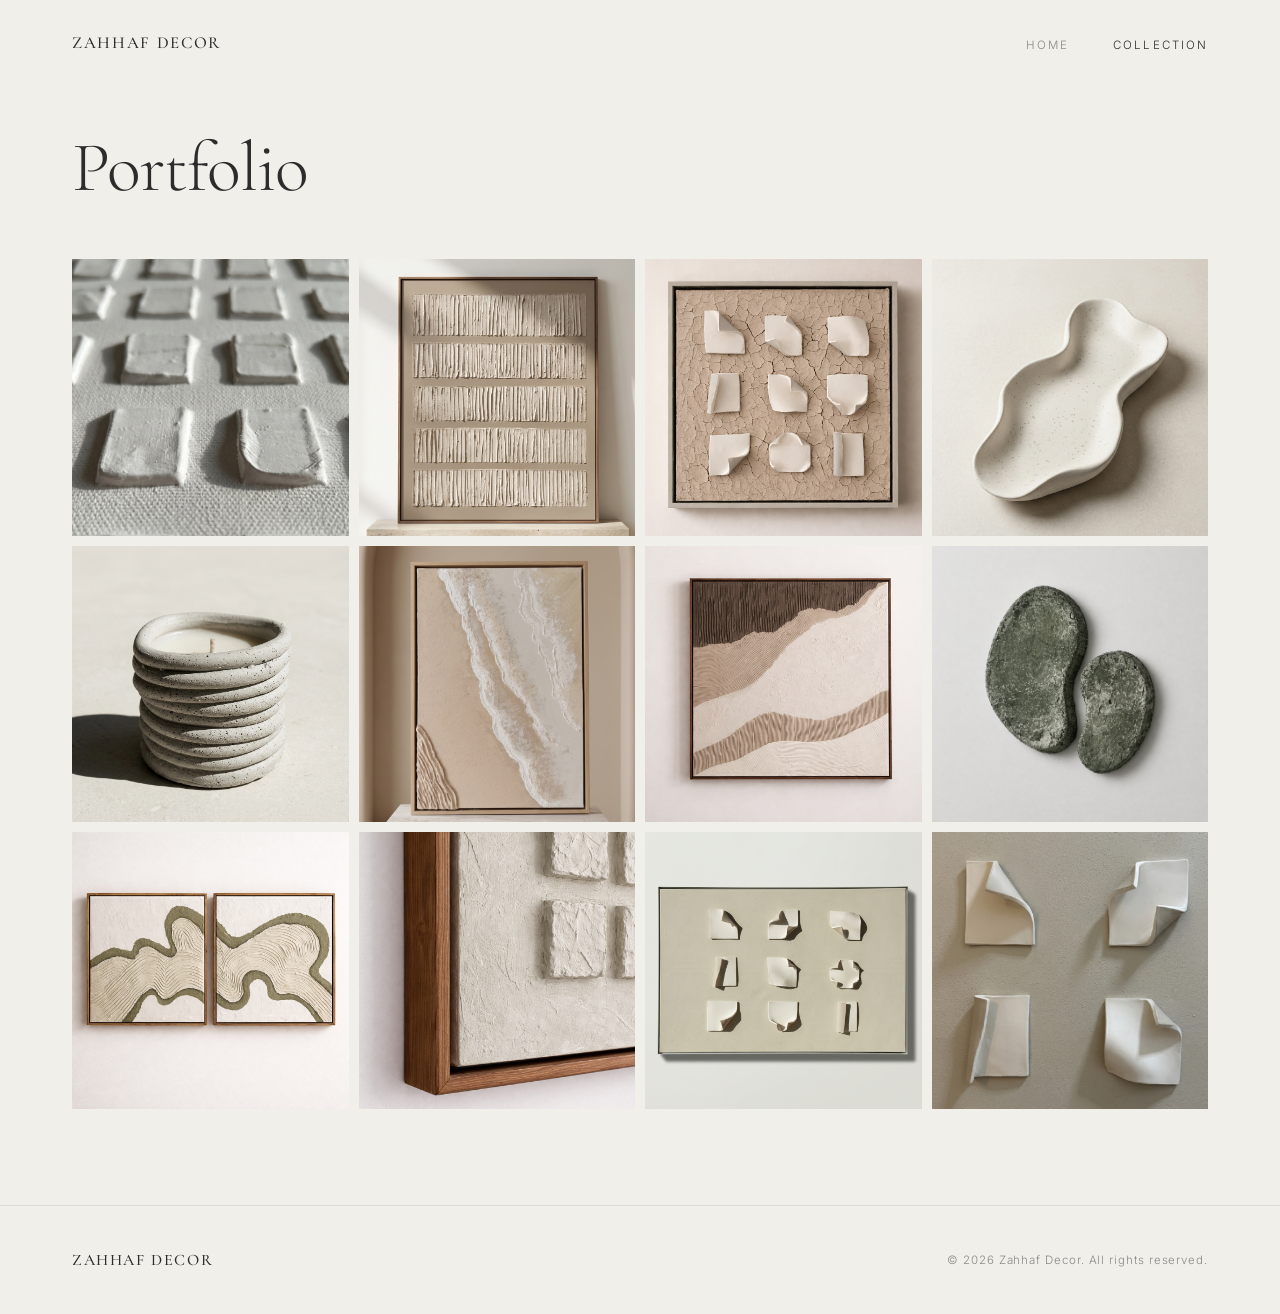
==== collection.html @ eff2ac40 "Initial commit" ====
<!DOCTYPE html>
<html lang="en">
<head>
  <meta charset="UTF-8">
  <meta name="viewport" content="width=device-width, initial-scale=1.0">
  <title>Collection — Zahhaf Decor</title>
  <link rel="stylesheet" href="style.css">
</head>
<body>

  <!-- Navigation -->
  <nav class="nav">
    <a href="index.html" class="nav-brand">Zahhaf Decor</a>
    <ul class="nav-links">
      <li><a href="index.html">Home</a></li>
      <li><a href="collection.html" class="active">Collection</a></li>
    </ul>
  </nav>

  <!-- Page Header -->
  <header class="collection-header">
    <h1 class="collection-title">Portfolio</h1>
  </header>

  <!-- Gallery -->
  <main class="gallery">
    <div class="gallery-item"><img src="images/02.png" alt=""></div>
    <div class="gallery-item"><img src="images/03.png" alt=""></div>
    <div class="gallery-item"><img src="images/04.png" alt=""></div>
    <div class="gallery-item"><img src="images/05.png" alt=""></div>
    <div class="gallery-item"><img src="images/06.png" alt=""></div>
    <div class="gallery-item"><img src="images/07.png" alt=""></div>
    <div class="gallery-item"><img src="images/08.png" alt=""></div>
    <div class="gallery-item"><img src="images/09.png" alt=""></div>
    <div class="gallery-item"><img src="images/10.png" alt=""></div>
    <div class="gallery-item"><img src="images/11.png" alt=""></div>
    <div class="gallery-item"><img src="images/12.png" alt=""></div>
    <div class="gallery-item"><img src="images/13.png" alt=""></div>
  </main>

  <!-- Footer -->
  <footer class="footer">
    <span class="footer-brand">Zahhaf Decor</span>
    <span class="footer-copy">&copy; 2026 Zahhaf Decor. All rights reserved.</span>
  </footer>

</body>
</html>
---- style.css ----
/* ============================================================
   Zahhaf Decor — Shared Stylesheet
   Aesthetic: Minimalist / Editorial / Luxury
   ============================================================ */

@import url('https://fonts.googleapis.com/css2?family=Cormorant+Garamond:ital,wght@0,300;0,400;0,500;0,600;1,300;1,400;1,500&family=Inter:wght@300;400;500&display=swap');

/* ── Variables ─────────────────────────────────────────────── */
:root {
  --bg:          #F0EFEA;
  --text:        #2C2C2C;
  --text-muted:  rgba(44, 44, 44, 0.52);
  --border:      rgba(44, 44, 44, 0.1);
  --font-serif:  'Cormorant Garamond', Georgia, serif;
  --font-sans:   'Inter', Helvetica Neue, sans-serif;
  --pad-x:       72px;
}

/* ── Reset ──────────────────────────────────────────────────── */
*, *::before, *::after { box-sizing: border-box; margin: 0; padding: 0; }
html { font-size: 16px; scroll-behavior: smooth; }
body {
  background: var(--bg);
  color: var(--text);
  font-family: var(--font-sans);
  font-weight: 300;
  -webkit-font-smoothing: antialiased;
}
a { color: inherit; text-decoration: none; }
img { display: block; max-width: 100%; }

/* ── Navigation ─────────────────────────────────────────────── */
.nav {
  display: flex;
  align-items: center;
  justify-content: space-between;
  padding: 32px var(--pad-x);
}

.nav-brand {
  font-family: var(--font-serif);
  font-size: 1.05rem;
  font-weight: 500;
  letter-spacing: 0.1em;
  text-transform: uppercase;
}

.nav-links {
  display: flex;
  gap: 44px;
  list-style: none;
}

.nav-links a {
  font-size: 0.72rem;
  letter-spacing: 0.18em;
  text-transform: uppercase;
  color: var(--text-muted);
  transition: color 0.2s;
}

.nav-links a:hover,
.nav-links a.active { color: var(--text); }

/* ── Button ─────────────────────────────────────────────────── */
.btn {
  display: inline-block;
  background: var(--text);
  color: var(--bg);
  font-family: var(--font-sans);
  font-size: 0.72rem;
  font-weight: 400;
  letter-spacing: 0.18em;
  text-transform: uppercase;
  padding: 17px 40px;
  border-radius: 50px;
  transition: opacity 0.25s;
  width: fit-content;
}
.btn:hover { opacity: 0.72; }

/* ── Footer ─────────────────────────────────────────────────── */
.footer {
  padding: 44px var(--pad-x);
  border-top: 1px solid var(--border);
  display: flex;
  align-items: center;
  justify-content: space-between;
}

.footer-brand {
  font-family: var(--font-serif);
  font-size: 1rem;
  font-weight: 500;
  letter-spacing: 0.1em;
  text-transform: uppercase;
}

.footer-copy {
  font-size: 0.72rem;
  color: var(--text-muted);
  letter-spacing: 0.08em;
}

/* ============================================================
   LANDING PAGE
   ============================================================ */

/* ── Hero ───────────────────────────────────────────────────── */
.hero {
  display: grid;
  grid-template-columns: 1fr 1fr;
  min-height: calc(100vh - 100px);
  padding: 0 120px 96px;
  column-gap: 24px;
  align-items: center;
}

/* Left: text */
.hero-content {
  display: flex;
  flex-direction: column;
  gap: 36px;
  padding-top: 24px;
}

.hero-heading {
  font-family: var(--font-serif);
  font-size: clamp(4.5rem, 8vw, 8.5rem);
  font-weight: 300;
  line-height: 0.97;
  letter-spacing: -0.025em;
  color: var(--text);
}

.hero-subtitle {
  font-size: 0.875rem;
  line-height: 1.85;
  color: var(--text-muted);
  max-width: 300px;
}

/* Right: image collage */
.hero-collage {
  display: grid;
  grid-template-columns: 1fr 1.15fr;
  grid-template-rows: 330px 210px;
  gap: 12px;
  overflow: hidden;
  align-self: center;
}

.collage-img {
  object-fit: cover;
  width: 100%;
  height: 100%;
  display: block;
}

/* Top image spans full width of collage */
.collage-img--top {
  grid-column: 1 / -1;
  grid-row: 1;
}

/* Bottom-left */
.collage-img--bottom-left {
  grid-column: 1;
  grid-row: 2;
}

/* Bottom-right */
.collage-img--bottom-right {
  grid-column: 2;
  grid-row: 2;
}

/* ── Instagram Strip ────────────────────────────────────────── */
.instagram {
  padding: 80px var(--pad-x);
  border-top: 1px solid var(--border);
}

.instagram-label {
  font-size: 0.72rem;
  letter-spacing: 0.22em;
  text-transform: uppercase;
  color: var(--text-muted);
  margin-bottom: 36px;
  text-align: center;
}

.instagram-grid {
  display: grid;
  grid-template-columns: repeat(5, 1fr);
  gap: 8px;
}

.instagram-grid img {
  width: 100%;
  aspect-ratio: 1 / 1;
  object-fit: cover;
  transition: opacity 0.3s;
}

.instagram-grid img:hover { opacity: 0.85; }

/* ============================================================
   COLLECTION PAGE
   ============================================================ */

/* ── Collection Header ──────────────────────────────────────── */
.collection-header {
  padding: 48px var(--pad-x) 56px;
}

.collection-title {
  font-family: var(--font-serif);
  font-size: clamp(3rem, 5.5vw, 5.5rem);
  font-weight: 300;
  letter-spacing: -0.015em;
  line-height: 1;
}

/* ── Gallery Grid ───────────────────────────────────────────── */
.gallery {
  padding: 0 var(--pad-x) 96px;
  display: grid;
  grid-template-columns: repeat(4, 1fr);
  gap: 10px;
}

.gallery-item {
  aspect-ratio: 1 / 1;
  overflow: hidden;
  background: rgba(44, 44, 44, 0.04);
}

.gallery-item img {
  width: 100%;
  height: 100%;
  object-fit: cover;
  transition: transform 0.5s cubic-bezier(0.25, 0.46, 0.45, 0.94),
              opacity 0.3s;
}

.gallery-item img:hover {
  transform: scale(1.04);
  opacity: 0.92;
}
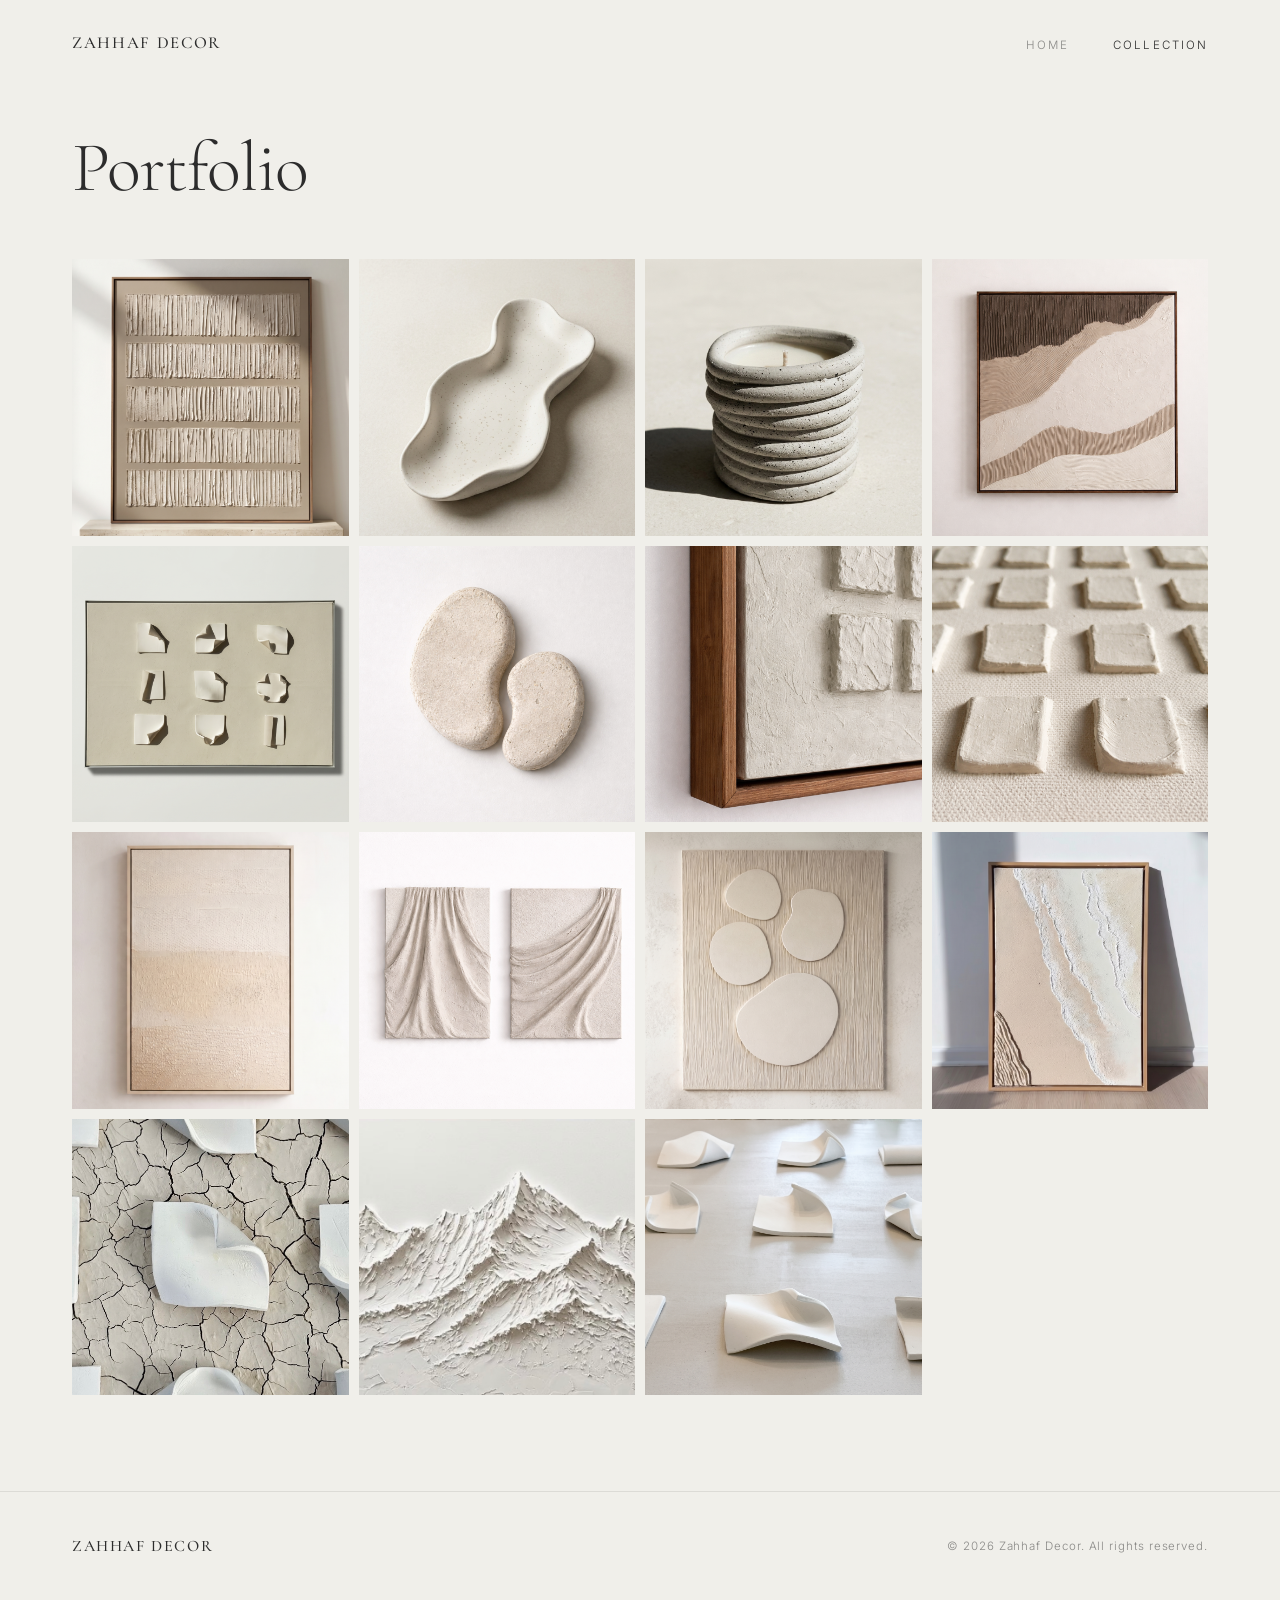
==== commit 6830e126: "Update" ====
--- a/collection.html
+++ b/collection.html
@@ -24,18 +24,21 @@
 
   <!-- Gallery -->
   <main class="gallery">
-    <div class="gallery-item"><img src="images/02.png" alt=""></div>
     <div class="gallery-item"><img src="images/03.png" alt=""></div>
-    <div class="gallery-item"><img src="images/04.png" alt=""></div>
     <div class="gallery-item"><img src="images/05.png" alt=""></div>
     <div class="gallery-item"><img src="images/06.png" alt=""></div>
-    <div class="gallery-item"><img src="images/07.png" alt=""></div>
     <div class="gallery-item"><img src="images/08.png" alt=""></div>
-    <div class="gallery-item"><img src="images/09.png" alt=""></div>
-    <div class="gallery-item"><img src="images/10.png" alt=""></div>
-    <div class="gallery-item"><img src="images/11.png" alt=""></div>
     <div class="gallery-item"><img src="images/12.png" alt=""></div>
-    <div class="gallery-item"><img src="images/13.png" alt=""></div>
+    <div class="gallery-item"><img src="images/14.png" alt=""></div>
+    <div class="gallery-item"><img src="images/15.png" alt=""></div>
+    <div class="gallery-item"><img src="images/16.png" alt=""></div>
+    <div class="gallery-item"><img src="images/17.png" alt=""></div>
+    <div class="gallery-item"><img src="images/19.png" alt=""></div>
+    <div class="gallery-item"><img src="images/20.png" alt=""></div>
+    <div class="gallery-item"><img src="images/21.png" alt=""></div>
+    <div class="gallery-item"><img src="images/22.jpeg" alt=""></div>
+    <div class="gallery-item"><img src="images/23.jpeg" alt=""></div>
+    <div class="gallery-item"><img src="images/25.png" alt=""></div>
   </main>
 
   <!-- Footer -->
--- a/style.css
+++ b/style.css
@@ -143,9 +143,9 @@
 /* Right: image collage */
 .hero-collage {
   display: grid;
-  grid-template-columns: 1fr 1.15fr;
-  grid-template-rows: 330px 210px;
-  gap: 12px;
+  grid-template-columns: 1fr 1fr;
+  grid-template-rows: auto auto;
+  gap: 10px;
   overflow: hidden;
   align-self: center;
 }
@@ -161,18 +161,31 @@
 .collage-img--top {
   grid-column: 1 / -1;
   grid-row: 1;
-}
-
-/* Bottom-left */
+  aspect-ratio: 1.4 / 1;
+}
+
+/* Bottom-left — zoomed-in crop */
 .collage-img--bottom-left {
   grid-column: 1;
   grid-row: 2;
-}
-
-/* Bottom-right */
-.collage-img--bottom-right {
+  aspect-ratio: 1 / 1;
+  object-position: center 30%;
+}
+
+/* Bottom-right — zoomed-in crop */
+.collage-cell--bottom-right {
   grid-column: 2;
   grid-row: 2;
+  aspect-ratio: 1 / 1;
+  overflow: hidden;
+}
+
+.collage-cell--bottom-right img {
+  width: 100%;
+  height: 100%;
+  object-fit: cover;
+  transform: scale(3.2);
+  transform-origin: 28% 25%;
 }
 
 /* ── Instagram Strip ────────────────────────────────────────── */
@@ -248,3 +261,67 @@
   transform: scale(1.04);
   opacity: 0.92;
 }
+
+/* ============================================================
+   MOBILE — max-width: 768px
+   ============================================================ */
+@media (max-width: 768px) {
+  :root {
+    --pad-x: 20px;
+  }
+
+  /* ── Nav ── */
+  .nav {
+    padding: 20px var(--pad-x);
+    gap: 16px;
+  }
+  .nav-links {
+    gap: 20px;
+  }
+
+  /* ── Hero: single column, collage stacks below text ── */
+  .hero {
+    grid-template-columns: 1fr;
+    padding: 0 var(--pad-x) 64px;
+    min-height: auto;
+    row-gap: 40px;
+  }
+  .hero-collage {
+    grid-template-rows: auto auto;
+  }
+  .hero-subtitle {
+    max-width: none;
+  }
+  .btn {
+    display: block;
+    text-align: center;
+  }
+
+  /* ── Instagram: 3 columns ── */
+  .instagram {
+    padding: 60px var(--pad-x);
+  }
+  .instagram-grid {
+    grid-template-columns: repeat(3, 1fr);
+  }
+
+  /* ── Collection header ── */
+  .collection-header {
+    padding: 32px var(--pad-x) 32px;
+  }
+
+  /* ── Gallery: 2 columns ── */
+  .gallery {
+    grid-template-columns: repeat(2, 1fr);
+    padding: 0 var(--pad-x) 64px;
+    gap: 8px;
+  }
+
+  /* ── Footer: stack vertically ── */
+  .footer {
+    padding: 32px var(--pad-x);
+    flex-direction: column;
+    align-items: flex-start;
+    gap: 12px;
+  }
+}
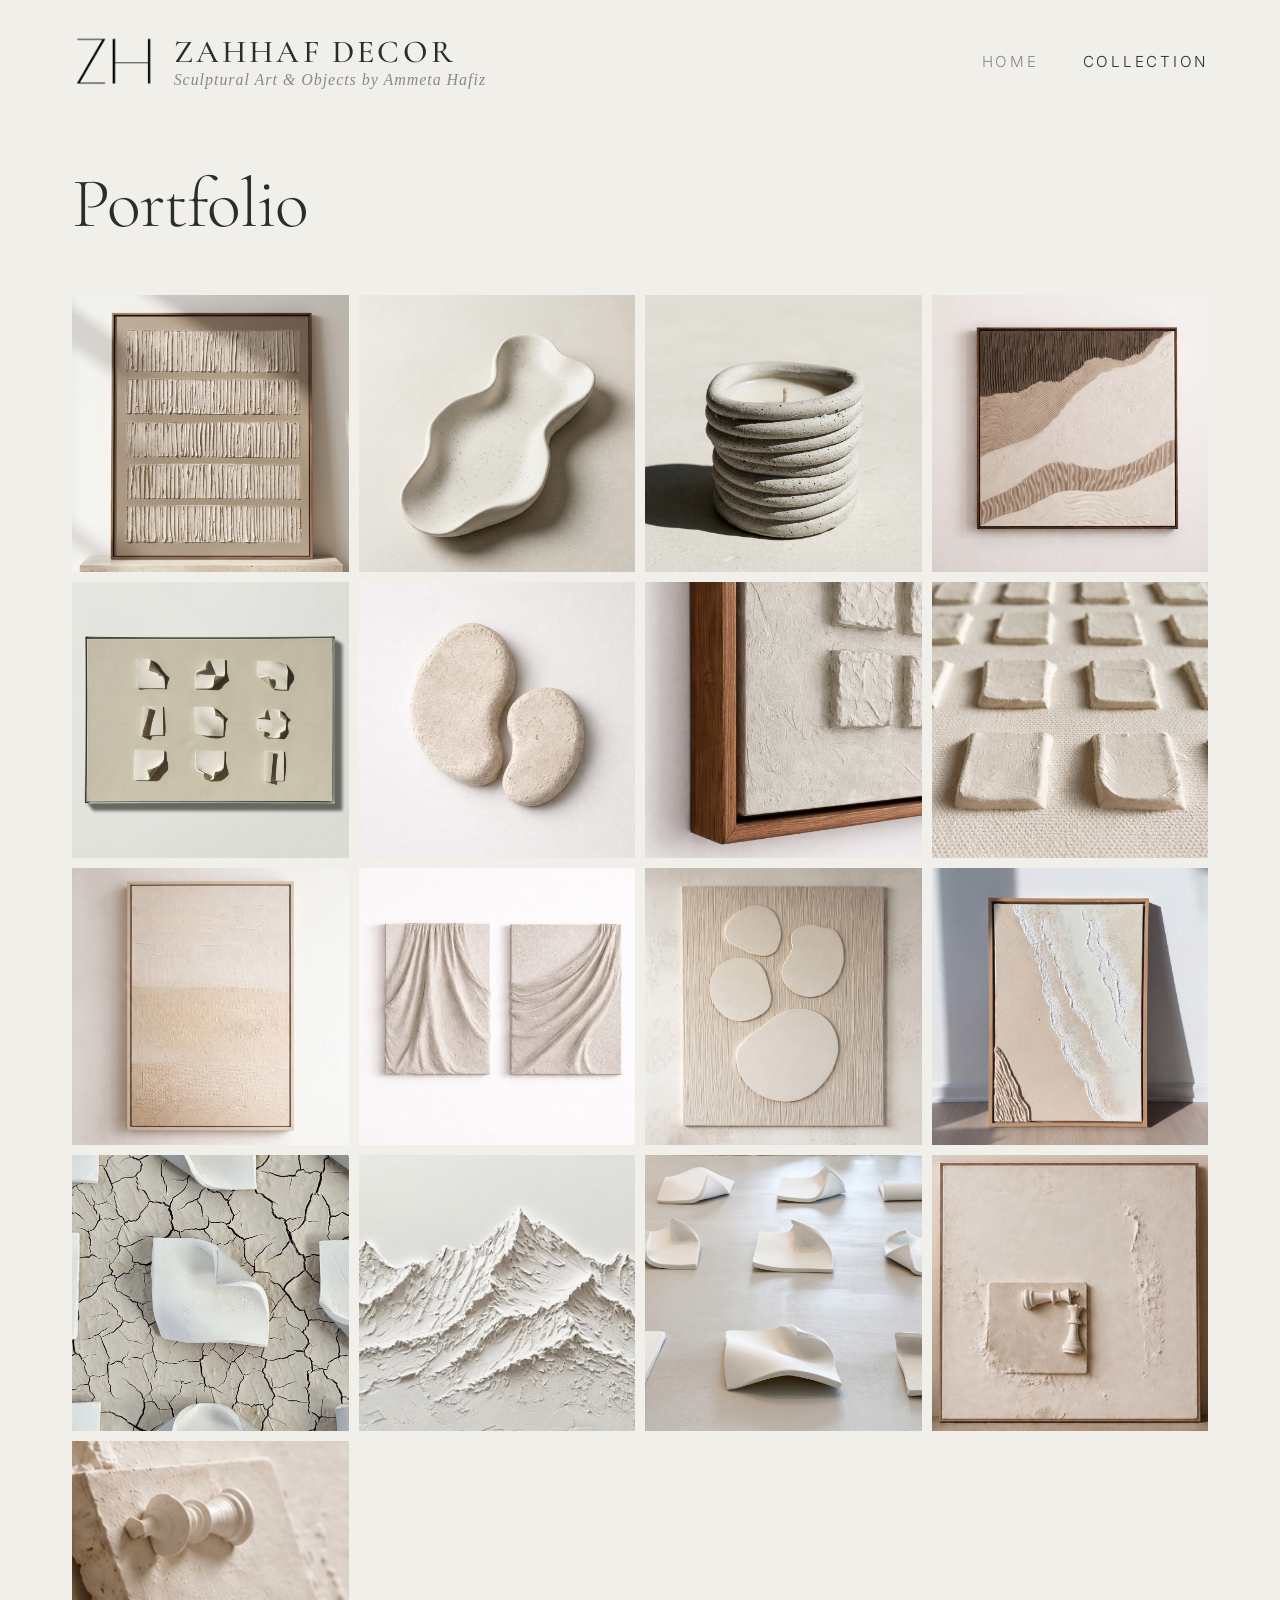
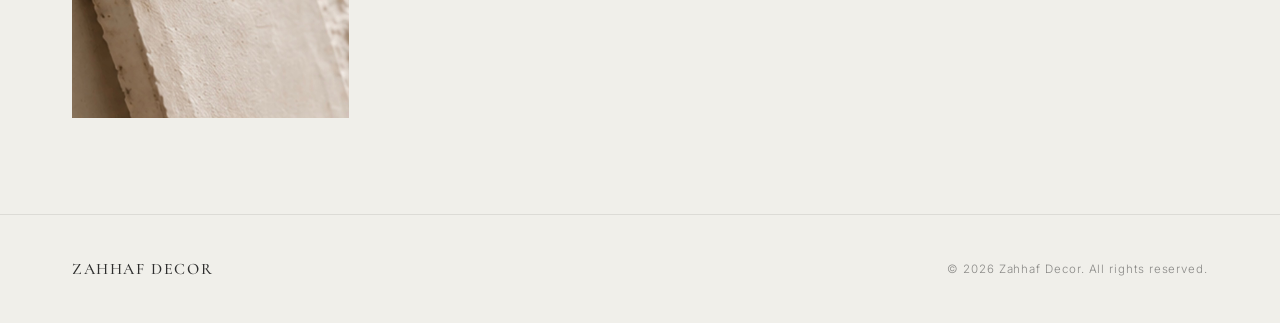
==== commit 419bf4d4: "New images" ====
--- a/collection.html
+++ b/collection.html
@@ -10,7 +10,7 @@
 
   <!-- Navigation -->
   <nav class="nav">
-    <a href="index.html" class="nav-brand">Zahhaf Decor</a>
+    <a href="index.html" class="nav-brand"><img src="images/logo.png" alt="Zahhaf Decor logo" class="nav-logo"><span class="nav-brand-text">Zahhaf Decor<span class="nav-byline">Sculptural Art & Objects by Ammeta Hafiz</span></span></a>
     <ul class="nav-links">
       <li><a href="index.html">Home</a></li>
       <li><a href="collection.html" class="active">Collection</a></li>
@@ -39,6 +39,8 @@
     <div class="gallery-item"><img src="images/22.jpeg" alt=""></div>
     <div class="gallery-item"><img src="images/23.jpeg" alt=""></div>
     <div class="gallery-item"><img src="images/25.png" alt=""></div>
+    <div class="gallery-item"><img src="images/26.jpeg" alt=""></div>
+    <div class="gallery-item"><img src="images/27.jpeg" alt=""></div>
   </main>
 
   <!-- Footer -->
--- a/style.css
+++ b/style.css
@@ -39,10 +39,33 @@
 
 .nav-brand {
   font-family: var(--font-serif);
-  font-size: 1.05rem;
+  font-size: 2rem;
   font-weight: 500;
   letter-spacing: 0.1em;
   text-transform: uppercase;
+  display: flex;
+  align-items: center;
+  gap: 18px;
+}
+
+.nav-logo {
+  height: 52px;
+  width: auto;
+}
+
+.nav-brand-text {
+  display: flex;
+  flex-direction: column;
+}
+
+.nav-byline {
+  font-family: var(--font-serif);
+  font-size: 1rem;
+  font-weight: 300;
+  font-style: italic;
+  letter-spacing: 0.06em;
+  text-transform: none;
+  color: var(--text-muted);
 }
 
 .nav-links {
@@ -52,7 +75,7 @@
 }
 
 .nav-links a {
-  font-size: 0.72rem;
+  font-size: 0.95rem;
   letter-spacing: 0.18em;
   text-transform: uppercase;
   color: var(--text-muted);
@@ -120,8 +143,8 @@
 .hero-content {
   display: flex;
   flex-direction: column;
-  gap: 36px;
-  padding-top: 24px;
+  gap: 28px;
+  padding-top: 0;
 }
 
 .hero-heading {
@@ -134,10 +157,10 @@
 }
 
 .hero-subtitle {
-  font-size: 0.875rem;
+  font-size: 1.1rem;
   line-height: 1.85;
   color: var(--text-muted);
-  max-width: 300px;
+  max-width: 420px;
 }
 
 /* Right: image collage */
@@ -184,8 +207,6 @@
   width: 100%;
   height: 100%;
   object-fit: cover;
-  transform: scale(3.2);
-  transform-origin: 28% 25%;
 }
 
 /* ── Instagram Strip ────────────────────────────────────────── */
@@ -195,6 +216,7 @@
 }
 
 .instagram-label {
+  display: block;
   font-size: 0.72rem;
   letter-spacing: 0.22em;
   text-transform: uppercase;
@@ -275,17 +297,30 @@
     padding: 20px var(--pad-x);
     gap: 16px;
   }
+  .nav-brand {
+    font-size: 1.4rem;
+    gap: 10px;
+  }
+  .nav-logo {
+    height: 36px;
+  }
+  .nav-byline {
+    font-size: 0.75rem;
+  }
   .nav-links {
-    gap: 20px;
+    display: none;
   }
 
   /* ── Hero: single column, collage stacks below text ── */
   .hero {
     grid-template-columns: 1fr;
-    padding: 0 var(--pad-x) 64px;
+    padding: 40px var(--pad-x) 64px;
     min-height: auto;
     row-gap: 40px;
   }
+  .hero-heading {
+    font-size: clamp(3rem, 12vw, 4.5rem);
+  }
   .hero-collage {
     grid-template-rows: auto auto;
   }
@@ -293,7 +328,7 @@
     max-width: none;
   }
   .btn {
-    display: block;
+    display: inline-block;
     text-align: center;
   }
 
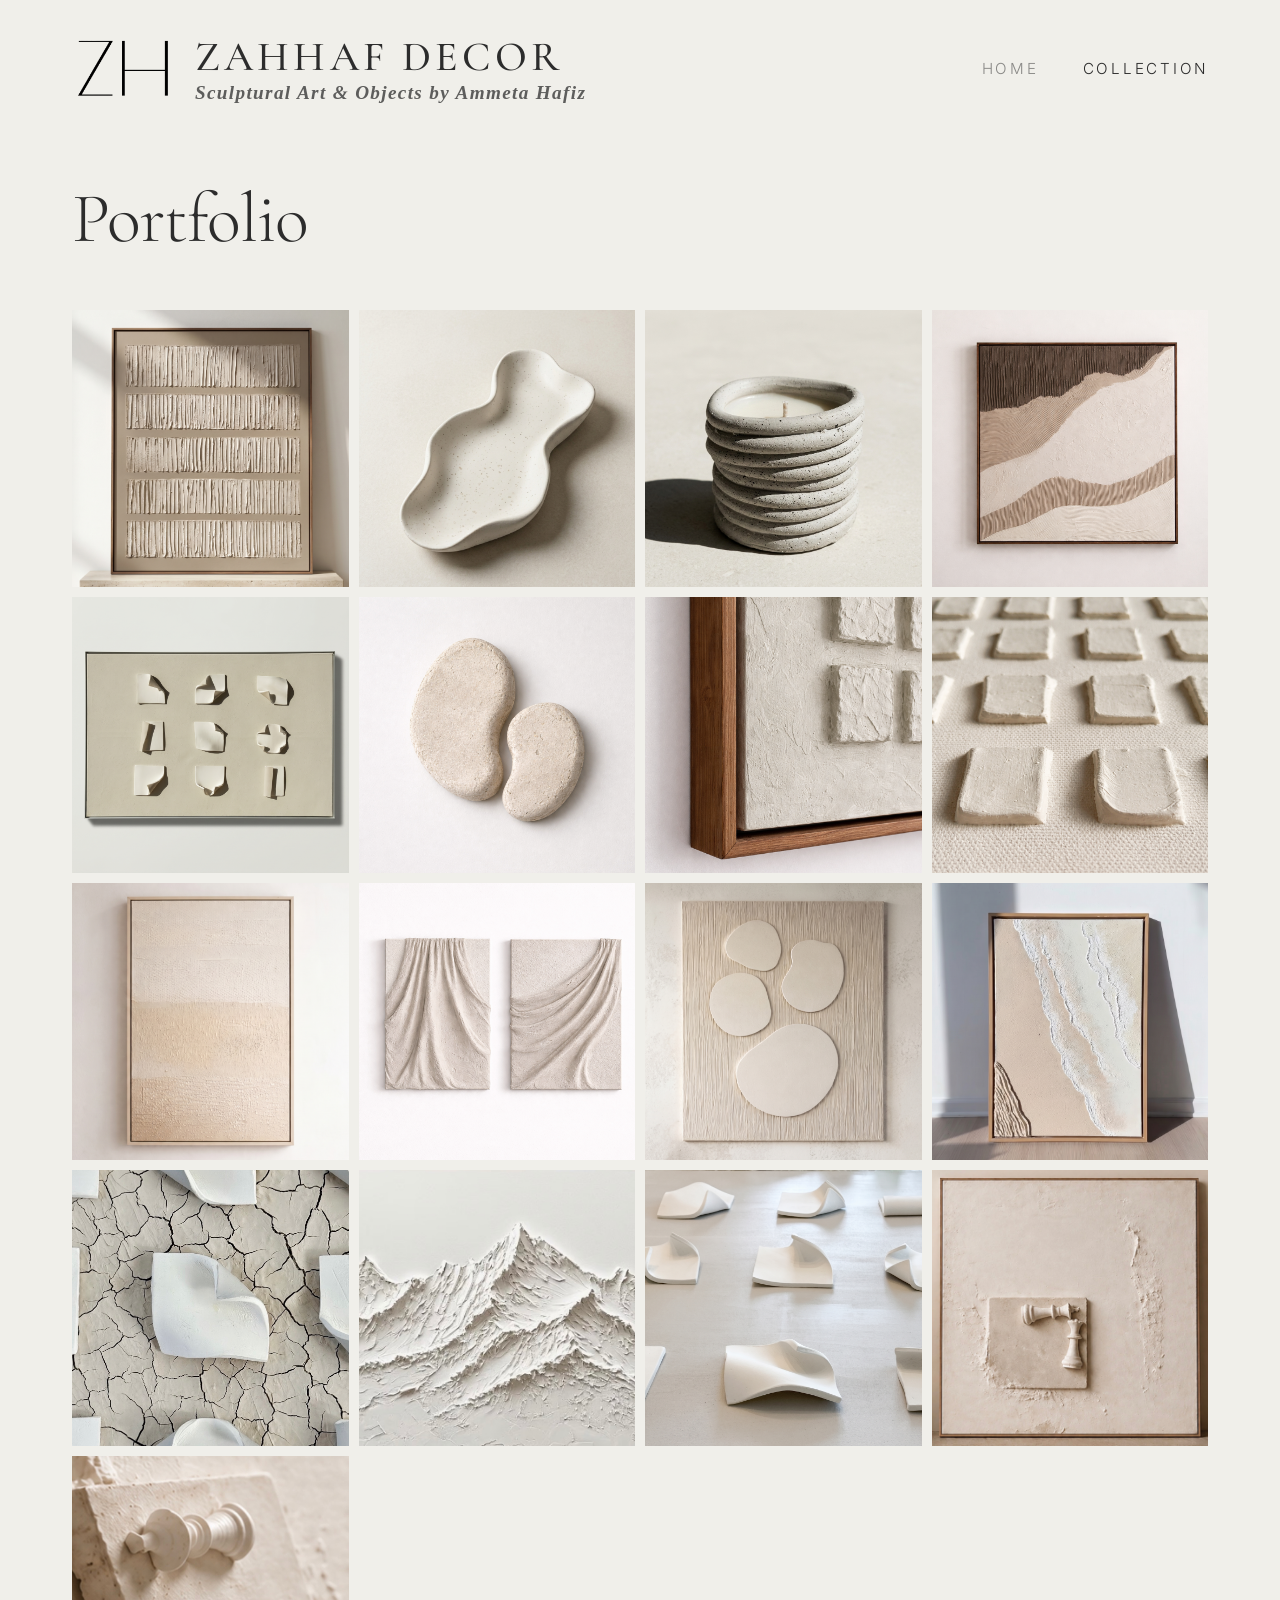
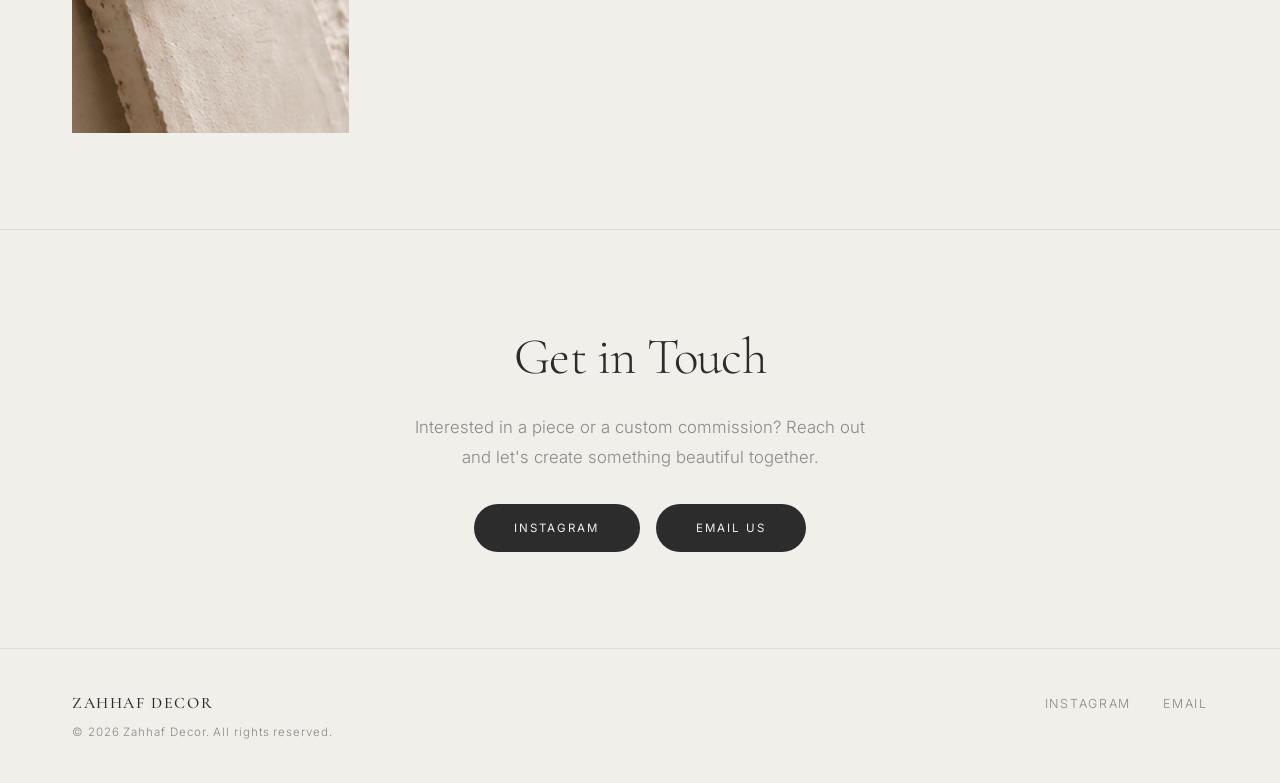
==== commit 47aeed06: "Make branding more prominent and add contact sections Increase nav brand name, byline, and logo size" ====
--- a/collection.html
+++ b/collection.html
@@ -43,9 +43,25 @@
     <div class="gallery-item"><img src="images/27.jpeg" alt=""></div>
   </main>
 
+  <!-- Contact -->
+  <section class="contact">
+    <h2 class="contact-heading">Get in Touch</h2>
+    <p class="contact-text">Interested in a piece or a custom commission? Reach out and let's create something beautiful together.</p>
+    <div class="contact-links">
+      <a href="https://instagram.com/zahhaf.decor" target="_blank" rel="noopener" class="btn">Instagram</a>
+      <a href="mailto:zahhaf.shop@gmail.com" class="btn">Email Us</a>
+    </div>
+  </section>
+
   <!-- Footer -->
   <footer class="footer">
-    <span class="footer-brand">Zahhaf Decor</span>
+    <div class="footer-top">
+      <span class="footer-brand">Zahhaf Decor</span>
+      <div class="footer-contact">
+        <a href="https://instagram.com/zahhaf.decor" target="_blank" rel="noopener">Instagram</a>
+        <a href="mailto:zahhaf.shop@gmail.com">Email</a>
+      </div>
+    </div>
     <span class="footer-copy">&copy; 2026 Zahhaf Decor. All rights reserved.</span>
   </footer>
 
--- a/style.css
+++ b/style.css
@@ -39,17 +39,17 @@
 
 .nav-brand {
   font-family: var(--font-serif);
-  font-size: 2rem;
+  font-size: 2.6rem;
   font-weight: 500;
   letter-spacing: 0.1em;
   text-transform: uppercase;
   display: flex;
   align-items: center;
-  gap: 18px;
+  gap: 20px;
 }
 
 .nav-logo {
-  height: 52px;
+  height: 64px;
   width: auto;
 }
 
@@ -60,14 +60,13 @@
 
 .nav-byline {
   font-family: var(--font-serif);
-  font-size: 1rem;
-  font-weight: 300;
+  font-size: 1.2rem;
+  font-weight: 600;
   font-style: italic;
-  letter-spacing: 0.06em;
+  letter-spacing: 0.07em;
   text-transform: none;
-  color: var(--text-muted);
-}
-
+  color: rgba(44, 44, 44, 0.75);
+}
 .nav-links {
   display: flex;
   gap: 44px;
@@ -107,6 +106,12 @@
   padding: 44px var(--pad-x);
   border-top: 1px solid var(--border);
   display: flex;
+  flex-direction: column;
+  gap: 12px;
+}
+
+.footer-top {
+  display: flex;
   align-items: center;
   justify-content: space-between;
 }
@@ -119,10 +124,58 @@
   text-transform: uppercase;
 }
 
+.footer-contact {
+  display: flex;
+  gap: 32px;
+}
+
+.footer-contact a {
+  font-size: 0.78rem;
+  letter-spacing: 0.14em;
+  text-transform: uppercase;
+  color: var(--text-muted);
+  transition: color 0.2s;
+}
+
+.footer-contact a:hover {
+  color: var(--text);
+}
+
 .footer-copy {
   font-size: 0.72rem;
   color: var(--text-muted);
   letter-spacing: 0.08em;
+}
+
+/* ── Contact Section ───────────────────────────────────────── */
+.contact {
+  padding: 96px var(--pad-x);
+  border-top: 1px solid var(--border);
+  text-align: center;
+  display: flex;
+  flex-direction: column;
+  align-items: center;
+  gap: 24px;
+}
+
+.contact-heading {
+  font-family: var(--font-serif);
+  font-size: clamp(2.2rem, 4vw, 3.5rem);
+  font-weight: 300;
+  letter-spacing: -0.015em;
+}
+
+.contact-text {
+  font-size: 1.05rem;
+  line-height: 1.8;
+  color: var(--text-muted);
+  max-width: 480px;
+}
+
+.contact-links {
+  display: flex;
+  gap: 16px;
+  margin-top: 8px;
 }
 
 /* ============================================================
@@ -298,14 +351,14 @@
     gap: 16px;
   }
   .nav-brand {
-    font-size: 1.4rem;
-    gap: 10px;
+    font-size: 1.8rem;
+    gap: 12px;
   }
   .nav-logo {
-    height: 36px;
+    height: 44px;
   }
   .nav-byline {
-    font-size: 0.75rem;
+    font-size: 0.9rem;
   }
   .nav-links {
     display: none;
@@ -352,11 +405,30 @@
     gap: 8px;
   }
 
+  /* ── Contact ── */
+  .contact {
+    padding: 64px var(--pad-x);
+  }
+  .contact-links {
+    flex-direction: column;
+    width: 100%;
+  }
+  .contact-links .btn {
+    text-align: center;
+  }
+
   /* ── Footer: stack vertically ── */
   .footer {
     padding: 32px var(--pad-x);
+    align-items: flex-start;
+    gap: 16px;
+  }
+  .footer-top {
     flex-direction: column;
     align-items: flex-start;
-    gap: 12px;
-  }
-}
+    gap: 16px;
+  }
+  .footer-contact {
+    gap: 20px;
+  }
+}
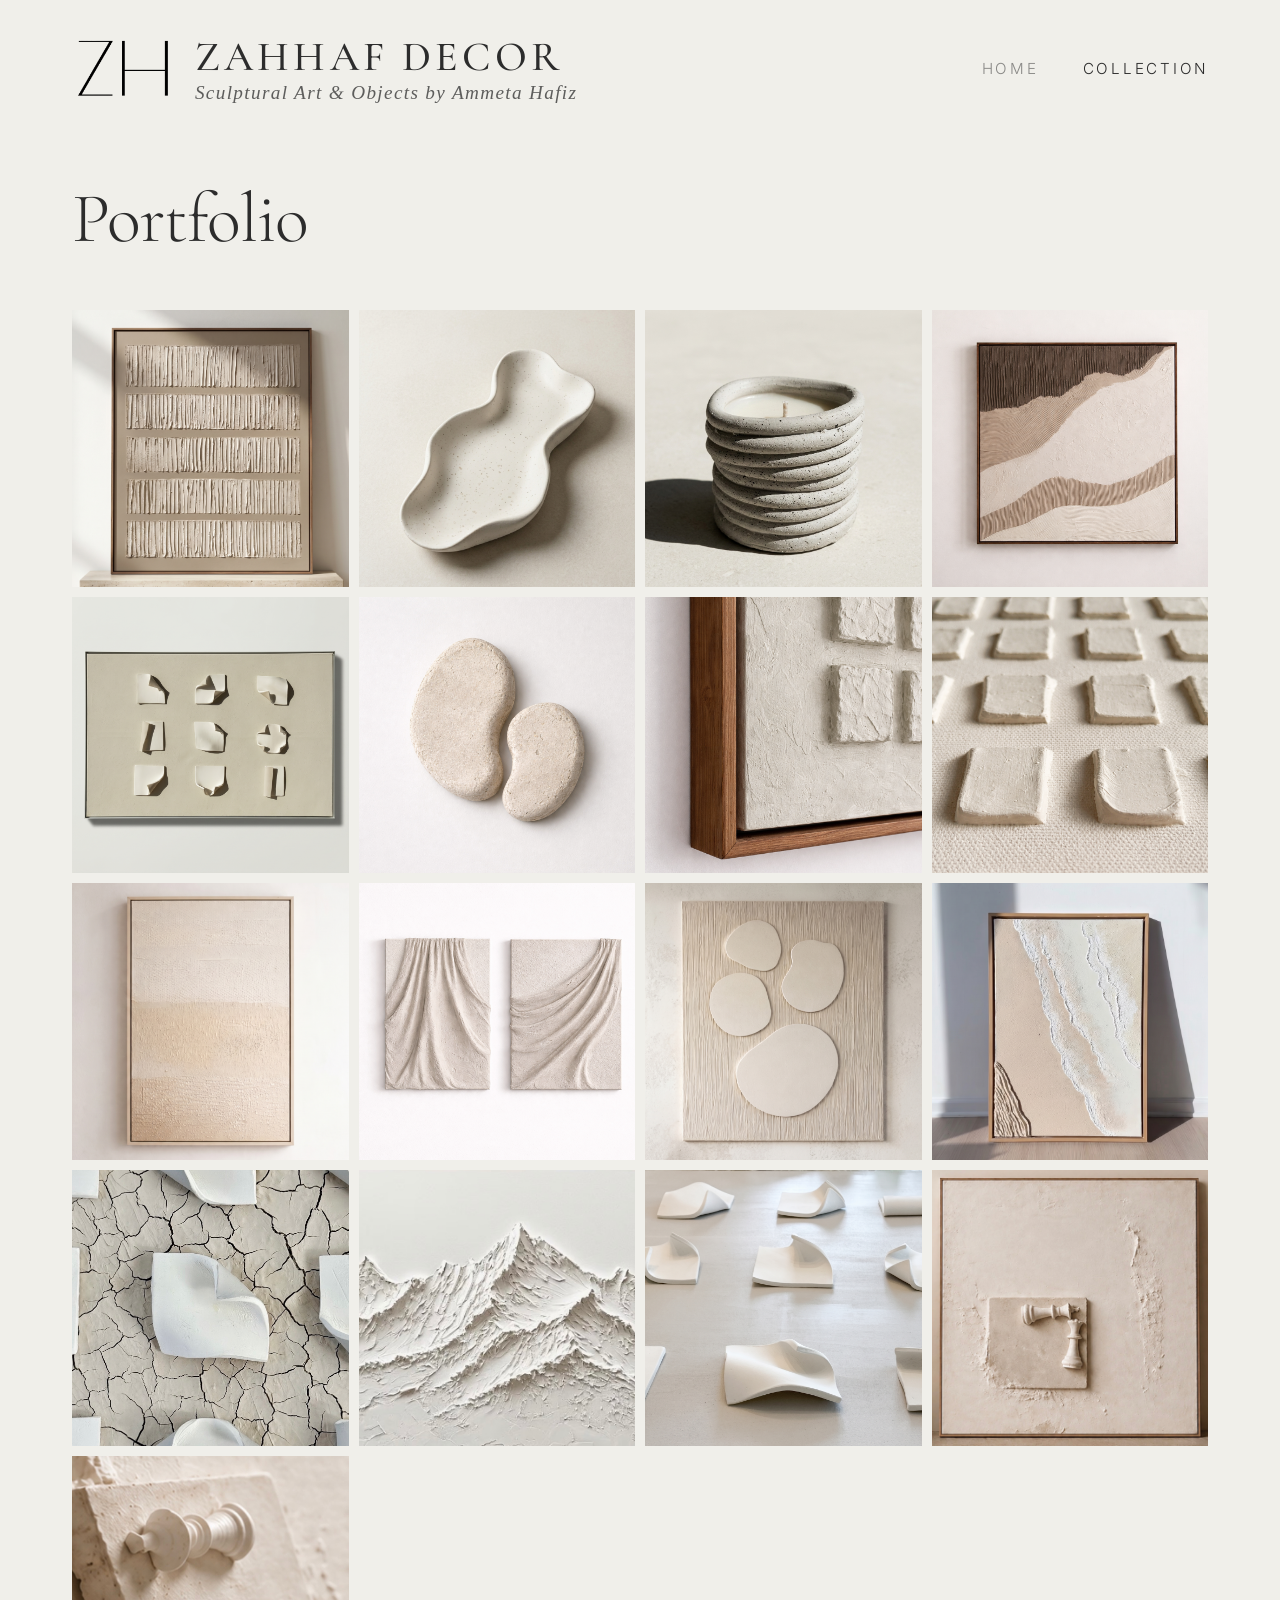
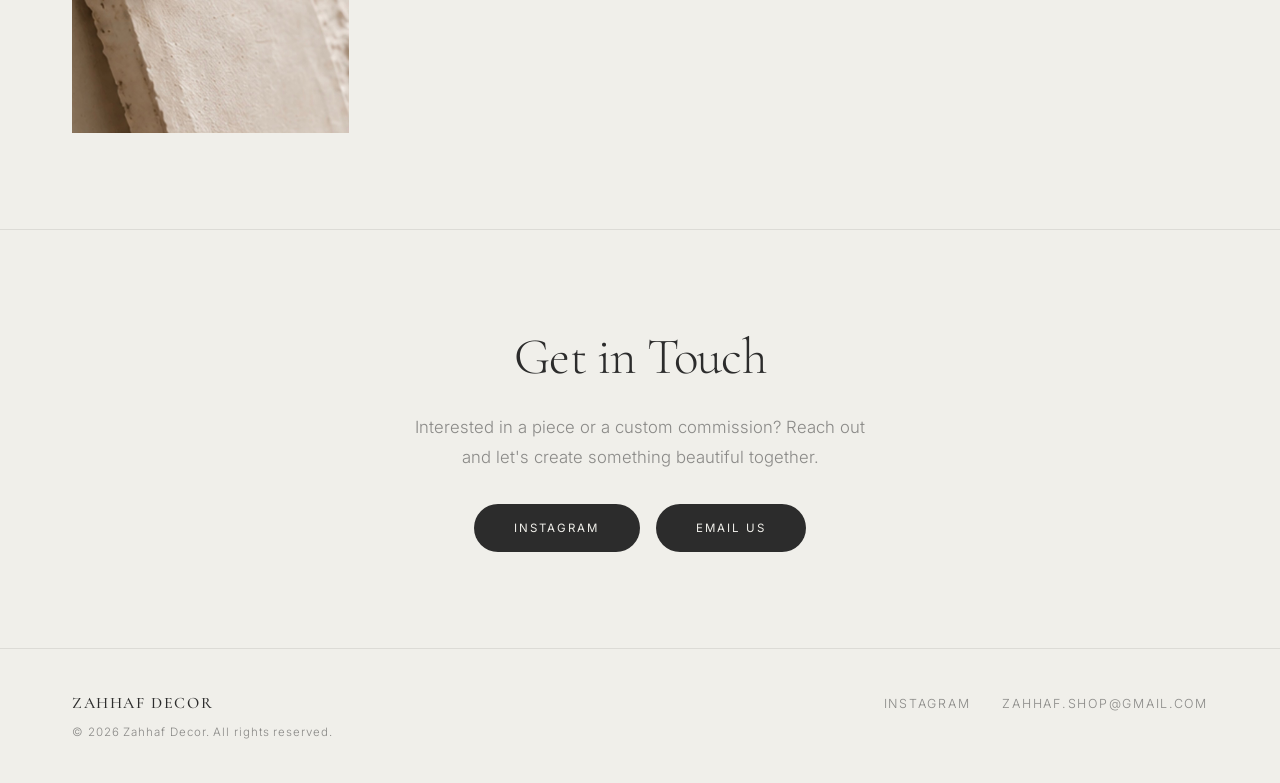
==== commit 1f926cf9: "Show full email, tone down byline, fix mobile contact layout Co-Authored-By: Claude Opus 4.6 (1M con" ====
--- a/collection.html
+++ b/collection.html
@@ -59,7 +59,7 @@
       <span class="footer-brand">Zahhaf Decor</span>
       <div class="footer-contact">
         <a href="https://instagram.com/zahhaf.decor" target="_blank" rel="noopener">Instagram</a>
-        <a href="mailto:zahhaf.shop@gmail.com">Email</a>
+        <a href="mailto:zahhaf.shop@gmail.com">zahhaf.shop@gmail.com</a>
       </div>
     </div>
     <span class="footer-copy">&copy; 2026 Zahhaf Decor. All rights reserved.</span>
--- a/style.css
+++ b/style.css
@@ -61,7 +61,7 @@
 .nav-byline {
   font-family: var(--font-serif);
   font-size: 1.2rem;
-  font-weight: 600;
+  font-weight: 400;
   font-style: italic;
   letter-spacing: 0.07em;
   text-transform: none;
@@ -411,10 +411,7 @@
   }
   .contact-links {
     flex-direction: column;
-    width: 100%;
-  }
-  .contact-links .btn {
-    text-align: center;
+    align-items: center;
   }
 
   /* ── Footer: stack vertically ── */
